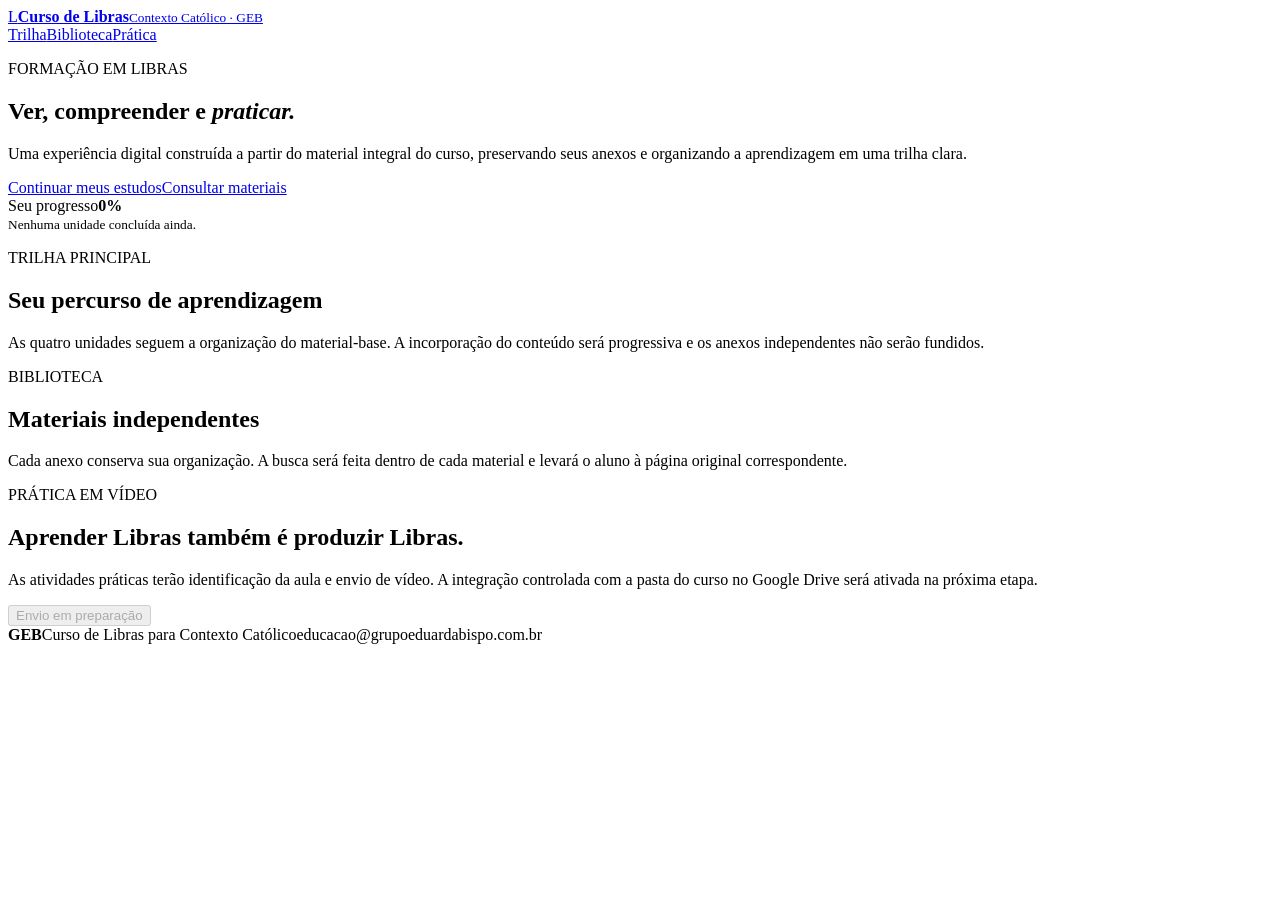
==== index.html @ 9dcfb561 "feat: criar interface inicial" ====
<!doctype html>
<html lang="pt-BR">
<head>
<meta charset="utf-8"><meta name="viewport" content="width=device-width,initial-scale=1">
<meta name="description" content="Curso de Libras para Contexto Católico — GEB">
<title>Curso de Libras | GEB</title><link rel="stylesheet" href="styles.css">
</head>
<body>
<header class="topbar">
<a class="brand" href="#inicio"><span class="mark">L</span><span><strong>Curso de Libras</strong><small>Contexto Católico · GEB</small></span></a>
<nav><a href="#trilha">Trilha</a><a href="#biblioteca">Biblioteca</a><a href="#pratica">Prática</a></nav>
</header>
<main>
<section class="hero" id="inicio"><div><p class="eyebrow">FORMAÇÃO EM LIBRAS</p><h1>Ver, compreender e <em>praticar.</em></h1><p class="lead">Uma experiência digital construída a partir do material integral do curso, preservando seus anexos e organizando a aprendizagem em uma trilha clara.</p><div class="actions"><a class="btn primary" href="#trilha">Continuar meus estudos</a><a class="btn secondary" href="#biblioteca">Consultar materiais</a></div></div><aside class="progress-card"><span>Seu progresso</span><strong id="progressNumber">0%</strong><div class="bar"><i id="progressBar"></i></div><small id="progressText">Nenhuma unidade concluída ainda.</small></aside></section>
<section class="section" id="trilha"><div class="section-head"><div><p class="eyebrow">TRILHA PRINCIPAL</p><h2>Seu percurso de aprendizagem</h2></div><p>As quatro unidades seguem a organização do material-base. A incorporação do conteúdo será progressiva e os anexos independentes não serão fundidos.</p></div><div class="units" id="units"></div></section>
<section class="section library" id="biblioteca"><div class="section-head"><div><p class="eyebrow">BIBLIOTECA</p><h2>Materiais independentes</h2></div><p>Cada anexo conserva sua organização. A busca será feita dentro de cada material e levará o aluno à página original correspondente.</p></div><div class="material-grid" id="materials"></div></section>
<section class="section practice" id="pratica"><div><p class="eyebrow">PRÁTICA EM VÍDEO</p><h2>Aprender Libras também é produzir Libras.</h2><p>As atividades práticas terão identificação da aula e envio de vídeo. A integração controlada com a pasta do curso no Google Drive será ativada na próxima etapa.</p></div><button class="btn primary" disabled>Envio em preparação</button></section>
</main>
<footer><strong>GEB</strong><span>Curso de Libras para Contexto Católico</span><span>educacao@grupoeduardabispo.com.br</span></footer>
<script src="app.js"></script></body></html>
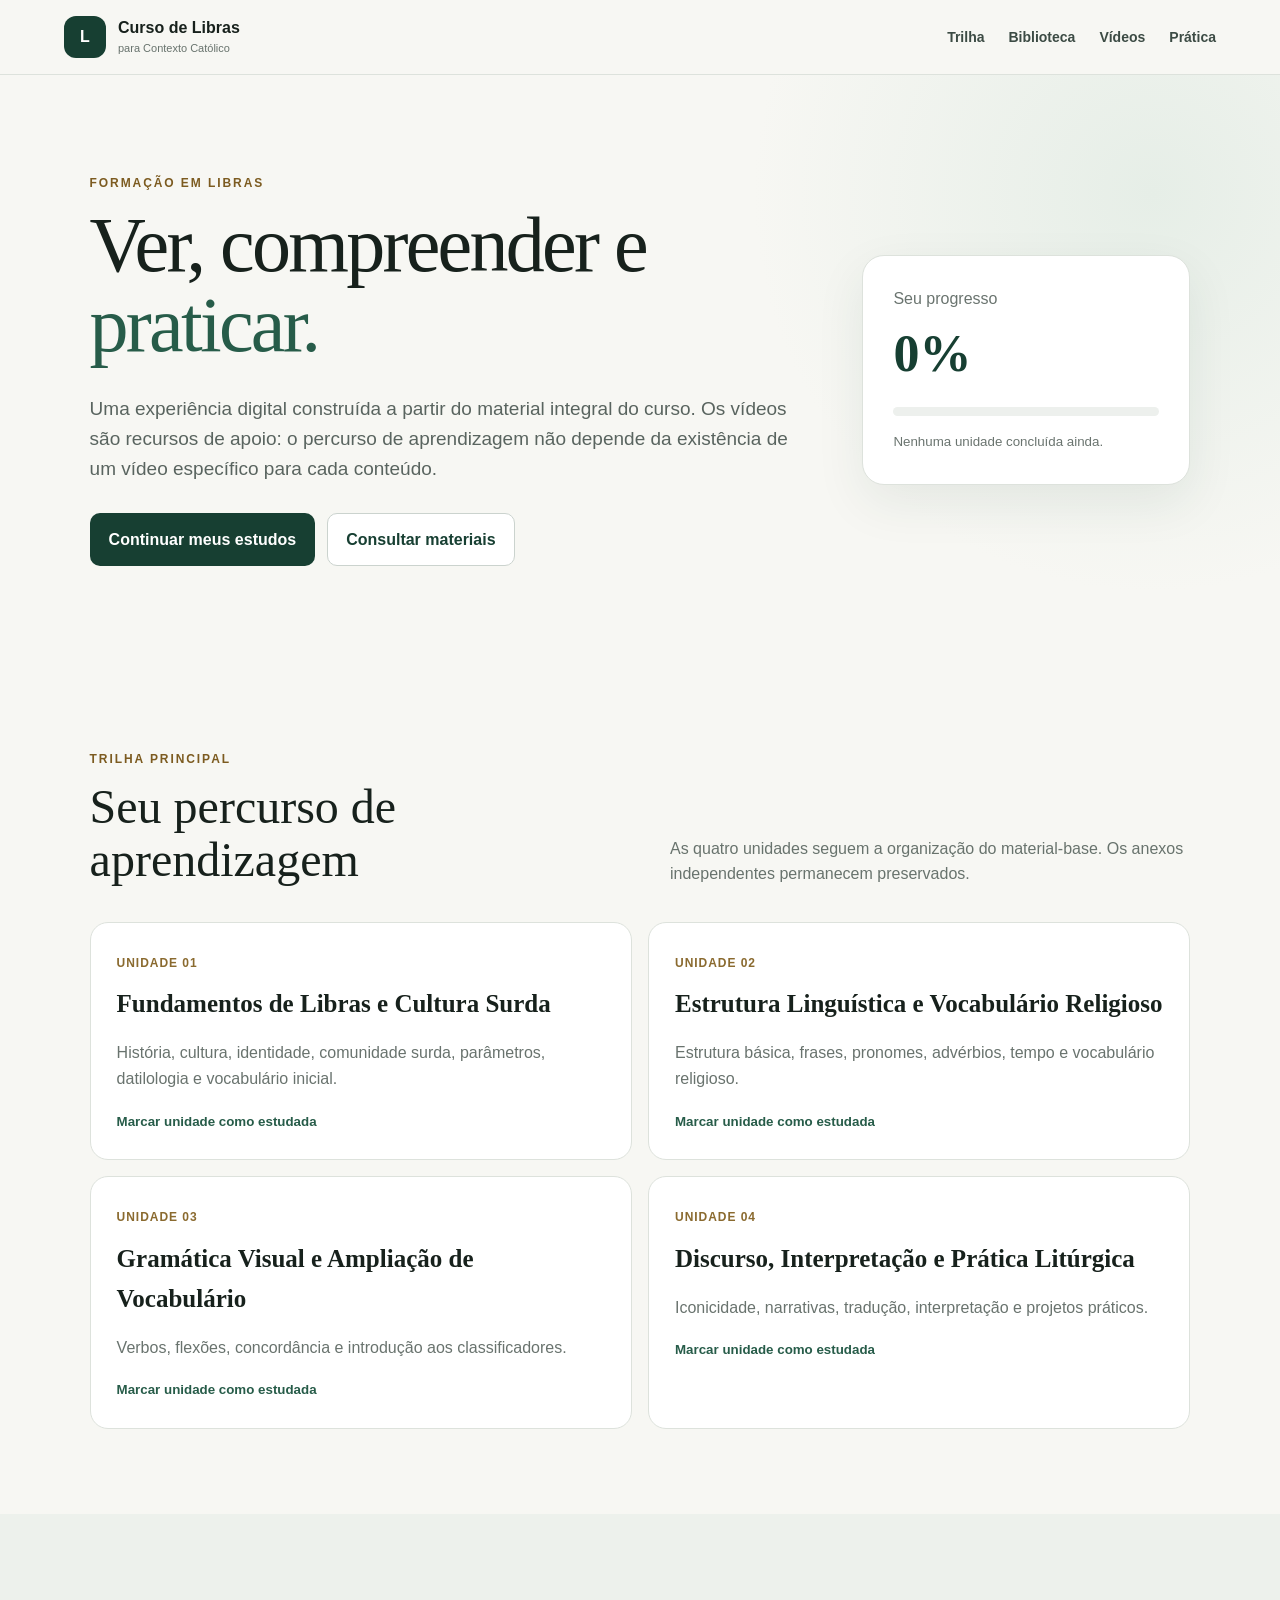
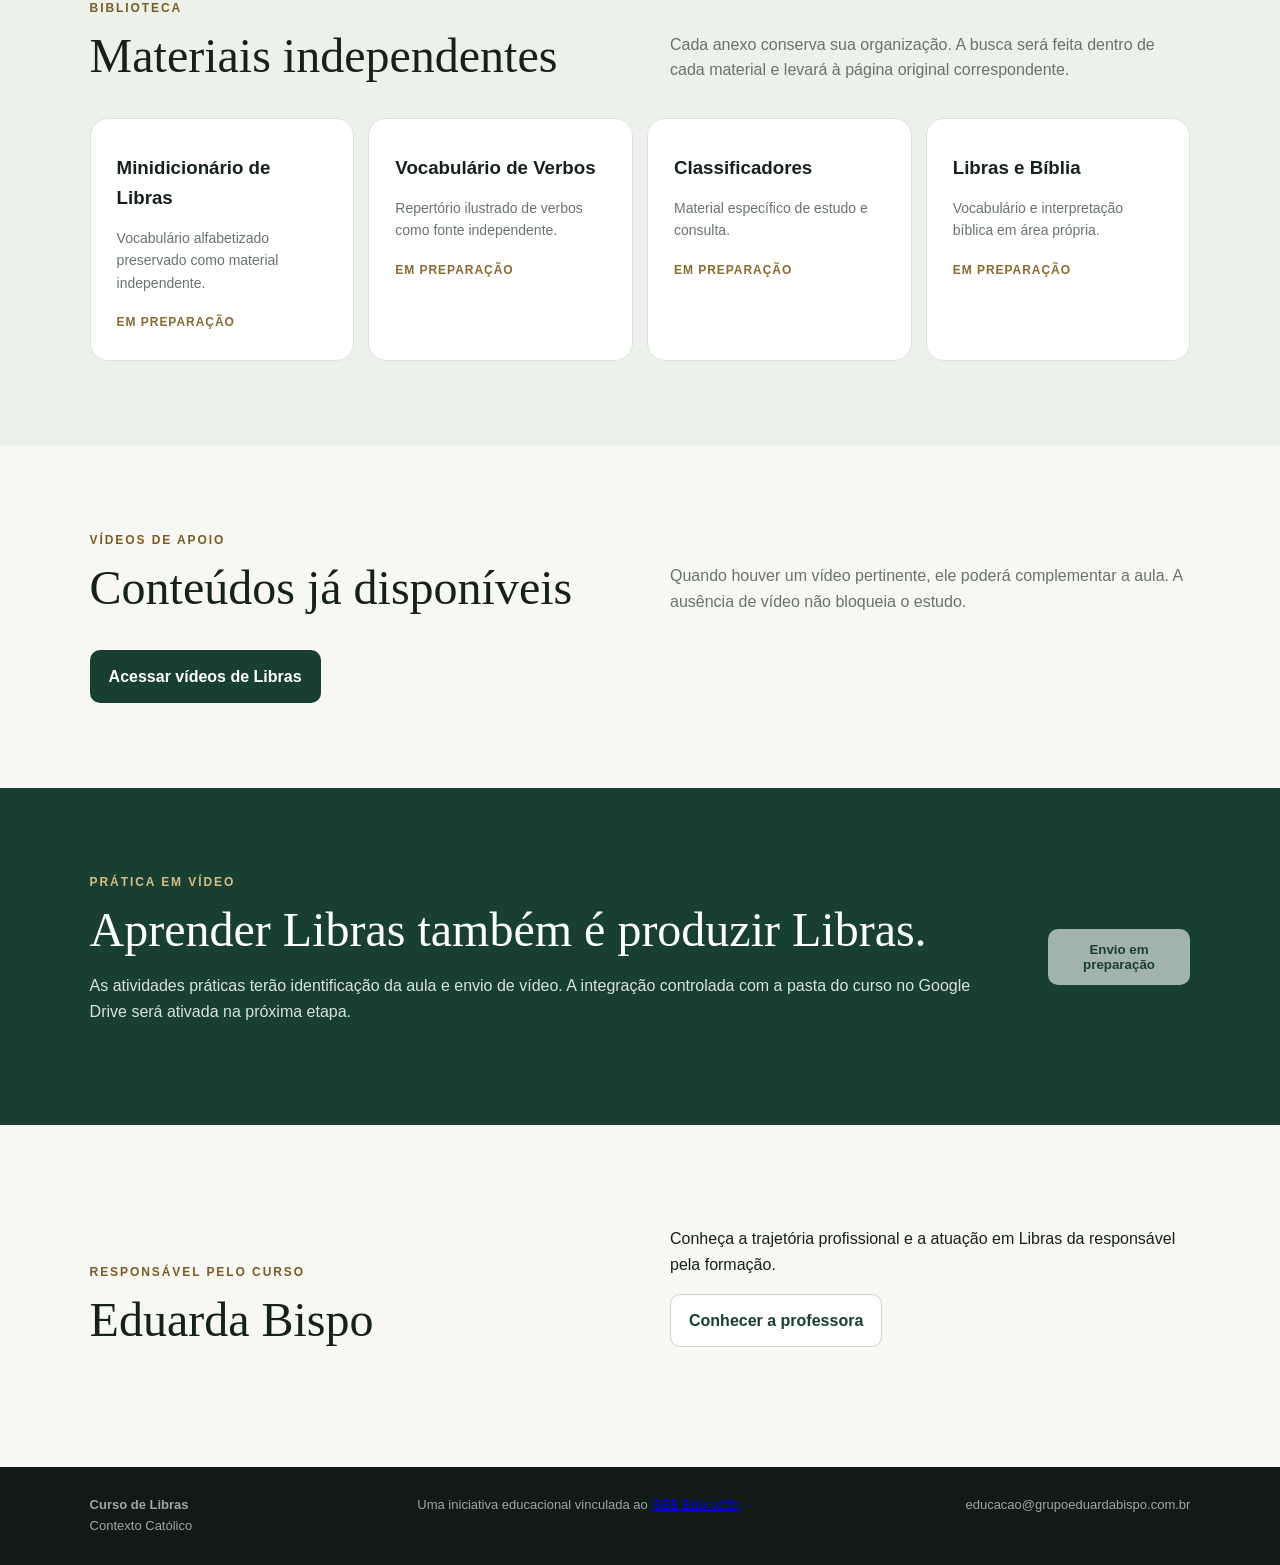
==== commit 040296cf: "feat: preparar curso para uso imediato e integrar canais institucionais" ====
--- a/index.html
+++ b/index.html
@@ -1,20 +1,11 @@
 <!doctype html>
-<html lang="pt-BR">
-<head>
-<meta charset="utf-8"><meta name="viewport" content="width=device-width,initial-scale=1">
-<meta name="description" content="Curso de Libras para Contexto Católico — GEB">
-<title>Curso de Libras | GEB</title><link rel="stylesheet" href="styles.css">
-</head>
-<body>
-<header class="topbar">
-<a class="brand" href="#inicio"><span class="mark">L</span><span><strong>Curso de Libras</strong><small>Contexto Católico · GEB</small></span></a>
-<nav><a href="#trilha">Trilha</a><a href="#biblioteca">Biblioteca</a><a href="#pratica">Prática</a></nav>
-</header>
-<main>
-<section class="hero" id="inicio"><div><p class="eyebrow">FORMAÇÃO EM LIBRAS</p><h1>Ver, compreender e <em>praticar.</em></h1><p class="lead">Uma experiência digital construída a partir do material integral do curso, preservando seus anexos e organizando a aprendizagem em uma trilha clara.</p><div class="actions"><a class="btn primary" href="#trilha">Continuar meus estudos</a><a class="btn secondary" href="#biblioteca">Consultar materiais</a></div></div><aside class="progress-card"><span>Seu progresso</span><strong id="progressNumber">0%</strong><div class="bar"><i id="progressBar"></i></div><small id="progressText">Nenhuma unidade concluída ainda.</small></aside></section>
-<section class="section" id="trilha"><div class="section-head"><div><p class="eyebrow">TRILHA PRINCIPAL</p><h2>Seu percurso de aprendizagem</h2></div><p>As quatro unidades seguem a organização do material-base. A incorporação do conteúdo será progressiva e os anexos independentes não serão fundidos.</p></div><div class="units" id="units"></div></section>
-<section class="section library" id="biblioteca"><div class="section-head"><div><p class="eyebrow">BIBLIOTECA</p><h2>Materiais independentes</h2></div><p>Cada anexo conserva sua organização. A busca será feita dentro de cada material e levará o aluno à página original correspondente.</p></div><div class="material-grid" id="materials"></div></section>
+<html lang="pt-BR"><head><meta charset="utf-8"><meta name="viewport" content="width=device-width,initial-scale=1"><meta name="description" content="Curso de Libras para Contexto Católico"><title>Curso de Libras</title><link rel="stylesheet" href="styles.css"></head>
+<body><header class="topbar"><a class="brand" href="#inicio"><span class="mark">L</span><span><strong>Curso de Libras</strong><small>para Contexto Católico</small></span></a><nav><a href="#trilha">Trilha</a><a href="#biblioteca">Biblioteca</a><a href="#videos">Vídeos</a><a href="#pratica">Prática</a></nav></header>
+<main><section class="hero" id="inicio"><div><p class="eyebrow">FORMAÇÃO EM LIBRAS</p><h1>Ver, compreender e <em>praticar.</em></h1><p class="lead">Uma experiência digital construída a partir do material integral do curso. Os vídeos são recursos de apoio: o percurso de aprendizagem não depende da existência de um vídeo específico para cada conteúdo.</p><div class="actions"><a class="btn primary" href="#trilha">Continuar meus estudos</a><a class="btn secondary" href="#biblioteca">Consultar materiais</a></div></div><aside class="progress-card"><span>Seu progresso</span><strong id="progressNumber">0%</strong><div class="bar"><i id="progressBar"></i></div><small id="progressText">Nenhuma unidade concluída ainda.</small></aside></section>
+<section class="section" id="trilha"><div class="section-head"><div><p class="eyebrow">TRILHA PRINCIPAL</p><h2>Seu percurso de aprendizagem</h2></div><p>As quatro unidades seguem a organização do material-base. Os anexos independentes permanecem preservados.</p></div><div class="units" id="units"></div></section>
+<section class="section library" id="biblioteca"><div class="section-head"><div><p class="eyebrow">BIBLIOTECA</p><h2>Materiais independentes</h2></div><p>Cada anexo conserva sua organização. A busca será feita dentro de cada material e levará à página original correspondente.</p></div><div class="material-grid" id="materials"></div></section>
+<section class="section" id="videos"><div class="section-head"><div><p class="eyebrow">VÍDEOS DE APOIO</p><h2>Conteúdos já disponíveis</h2></div><p>Quando houver um vídeo pertinente, ele poderá complementar a aula. A ausência de vídeo não bloqueia o estudo.</p></div><a class="btn primary" href="https://www.youtube.com/@LIBRAScomEduardaBispo/videos" target="_blank" rel="noopener">Acessar vídeos de Libras</a></section>
 <section class="section practice" id="pratica"><div><p class="eyebrow">PRÁTICA EM VÍDEO</p><h2>Aprender Libras também é produzir Libras.</h2><p>As atividades práticas terão identificação da aula e envio de vídeo. A integração controlada com a pasta do curso no Google Drive será ativada na próxima etapa.</p></div><button class="btn primary" disabled>Envio em preparação</button></section>
+<section class="section"><div class="section-head"><div><p class="eyebrow">RESPONSÁVEL PELO CURSO</p><h2>Eduarda Bispo</h2></div><div><p>Conheça a trajetória profissional e a atuação em Libras da responsável pela formação.</p><a class="btn secondary" href="https://libras.aeduardabispo.com.br/" target="_blank" rel="noopener">Conhecer a professora</a></div></div></section>
 </main>
-<footer><strong>GEB</strong><span>Curso de Libras para Contexto Católico</span><span>educacao@grupoeduardabispo.com.br</span></footer>
-<script src="app.js"></script></body></html>+<footer><div><strong>Curso de Libras</strong><br><span>Contexto Católico</span></div><div><span>Uma iniciativa educacional vinculada ao </span><a href="https://gebeducacao.lovable.app/" target="_blank" rel="noopener">GEB Educação</a></div><div><span>educacao@grupoeduardabispo.com.br</span></div></footer><script src="app.js"></script></body></html>
--- a/styles.css
+++ b/styles.css
@@ -0,0 +1 @@
+*{box-sizing:border-box}html{scroll-behavior:smooth}body{margin:0;font-family:Arial,sans-serif;color:#17211c;background:#f7f7f3;line-height:1.6}.topbar{position:sticky;top:0;z-index:10;display:flex;justify-content:space-between;align-items:center;padding:16px clamp(20px,5vw,72px);background:#f7f7f3ee;border-bottom:1px solid #dde2dc}.brand{display:flex;gap:12px;align-items:center;color:inherit;text-decoration:none}.mark{display:grid;place-items:center;width:42px;height:42px;border-radius:12px;background:#173f32;color:#fff;font-weight:800}.brand span:last-child{display:flex;flex-direction:column;line-height:1.15}.brand small{font-size:11px;color:#68736d;margin-top:4px}.topbar nav{display:flex;gap:24px}.topbar nav a{color:#3c4b44;text-decoration:none;font-weight:700;font-size:14px}.hero{min-height:590px;display:grid;grid-template-columns:1.5fr .7fr;gap:70px;align-items:center;padding:90px clamp(20px,7vw,110px);background:radial-gradient(circle at 90% 20%,#e6eee7 0,transparent 32%)}.eyebrow{font-size:12px;letter-spacing:.16em;font-weight:800;color:#7c5b20;margin:0 0 12px}.hero h1,.section h2{font-family:Georgia,serif;font-weight:500}.hero h1{font-size:clamp(46px,7vw,78px);line-height:1.03;letter-spacing:-.035em;margin:0}.hero h1 em{color:#275c49;font-style:normal}.lead{font-size:19px;max-width:720px;color:#59645f;margin:28px 0}.actions{display:flex;gap:12px;flex-wrap:wrap}.btn{display:inline-flex;align-items:center;justify-content:center;border-radius:10px;padding:13px 18px;font-weight:750;text-decoration:none;border:1px solid transparent}.primary{background:#173f32;color:#fff}.secondary{border-color:#cbd3ce;color:#173f32;background:#fff}.progress-card{background:#fff;border:1px solid #dde2dc;border-radius:22px;padding:30px;box-shadow:0 18px 50px #173f3214}.progress-card strong{display:block;font-family:Georgia,serif;font-size:52px;color:#173f32}.progress-card span,.progress-card small{color:#6a746f}.bar{height:9px;background:#edf0ed;border-radius:99px;overflow:hidden;margin:12px 0}.bar i{display:block;height:100%;width:0;background:#173f32}.section{padding:85px clamp(20px,7vw,110px)}.section-head{display:grid;grid-template-columns:1fr 1fr;gap:60px;align-items:end;margin-bottom:35px}.section h2{font-size:clamp(32px,4vw,48px);line-height:1.1;margin:0}.section-head>p{color:#68736d;margin:0}.units{display:grid;grid-template-columns:repeat(2,1fr);gap:16px}.unit,.material{background:#fff;border:1px solid #dde2dc;border-radius:18px;padding:26px}.unit .number,.material span{font-size:12px;font-weight:800;letter-spacing:.08em;color:#8a6a2f}.unit h3{font-family:Georgia,serif;font-size:25px;margin:10px 0}.unit p,.material p{color:#69736e}.unit button{background:none;border:0;padding:0;color:#275c49;font-weight:800;cursor:pointer}.unit.done{outline:2px solid #9fb9ad}.library{background:#edf1ec}.material-grid{display:grid;grid-template-columns:repeat(4,1fr);gap:14px}.material h3{margin:8px 0}.material p{font-size:14px}.practice{display:flex;justify-content:space-between;gap:50px;align-items:center;background:#173f32;color:#fff}.practice .eyebrow{color:#d7bd82}.practice p:not(.eyebrow){color:#d9e2dd}.practice .primary{background:#fff;color:#173f32;border:0}.practice button{opacity:.6}footer{display:flex;justify-content:space-between;gap:20px;padding:28px clamp(20px,7vw,110px);font-size:13px;color:#9ba9a1;background:#101a16}@media(max-width:800px){.topbar nav{display:none}.hero{grid-template-columns:1fr;gap:35px;padding-top:60px}.section-head{grid-template-columns:1fr;gap:15px}.units{grid-template-columns:1fr}.material-grid{grid-template-columns:1fr 1fr}.practice{align-items:flex-start;flex-direction:column}footer{flex-direction:column}}@media(max-width:480px){.material-grid{grid-template-columns:1fr}}
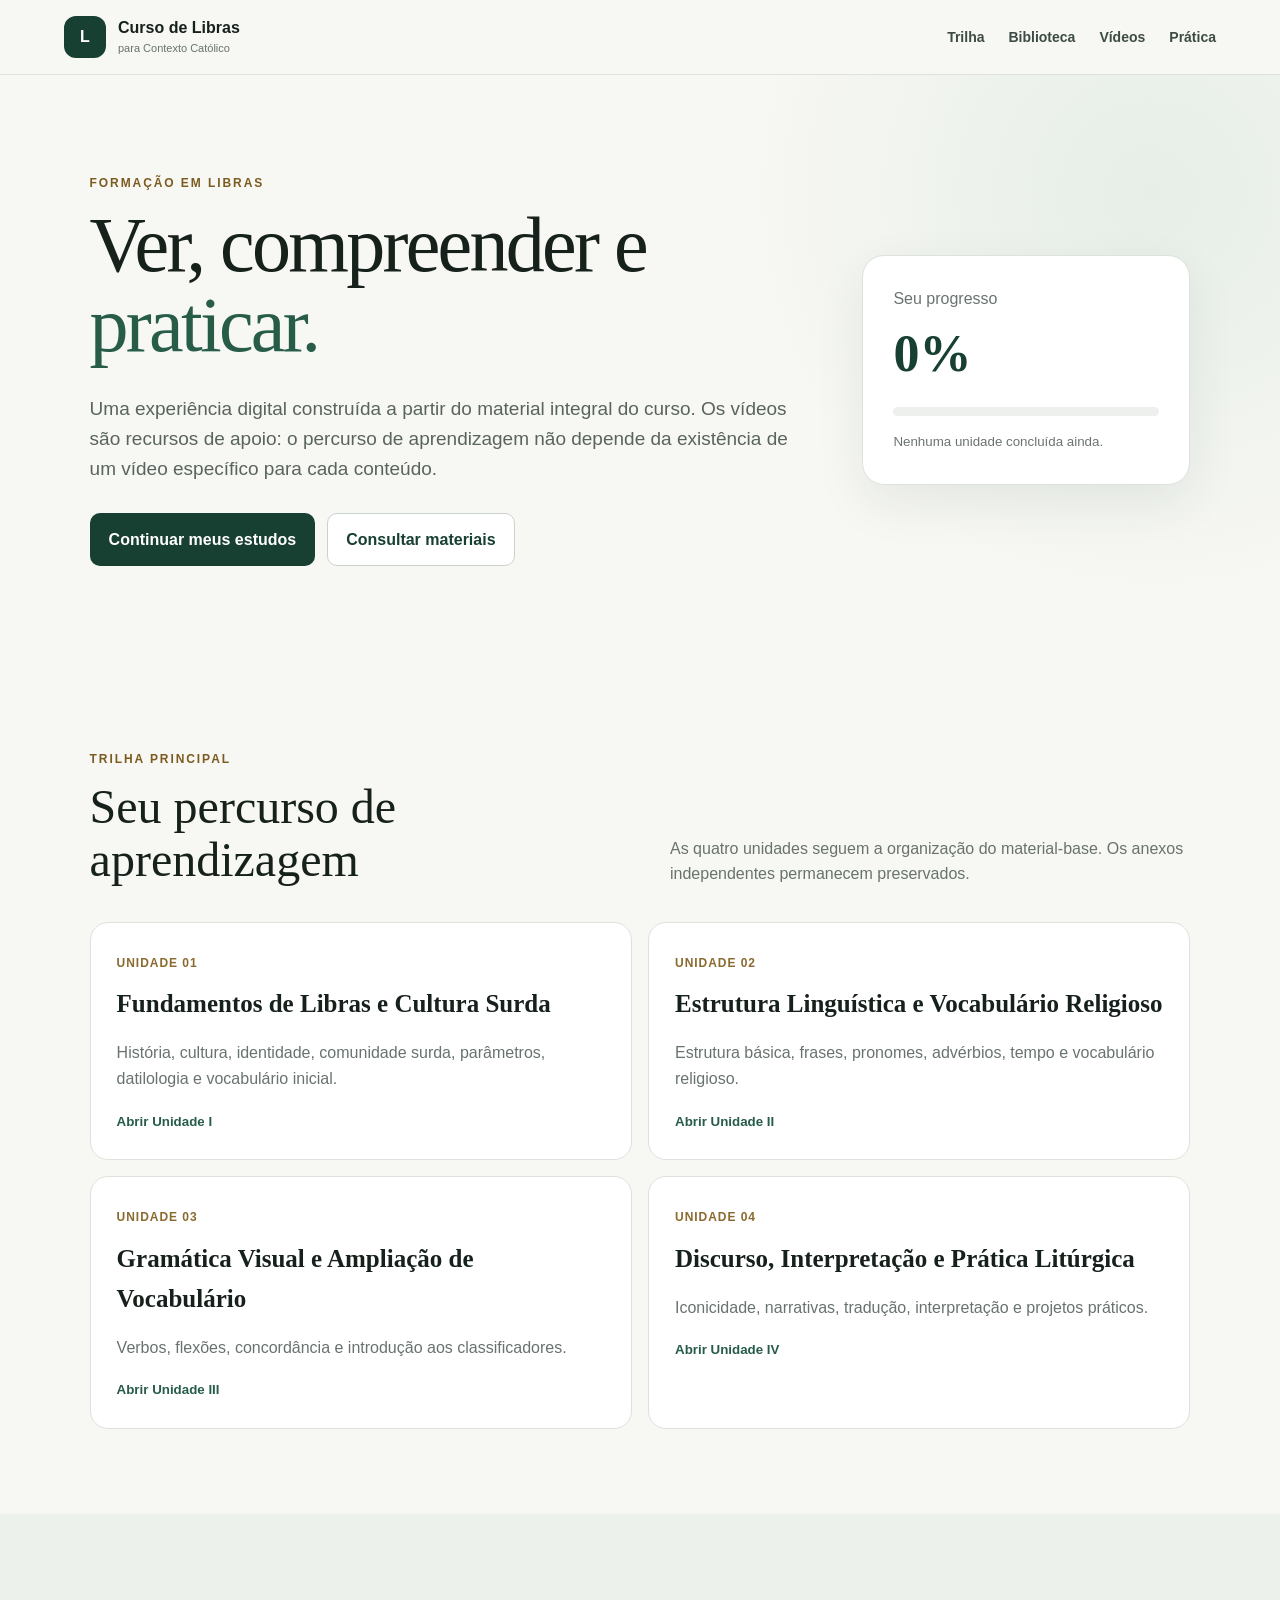
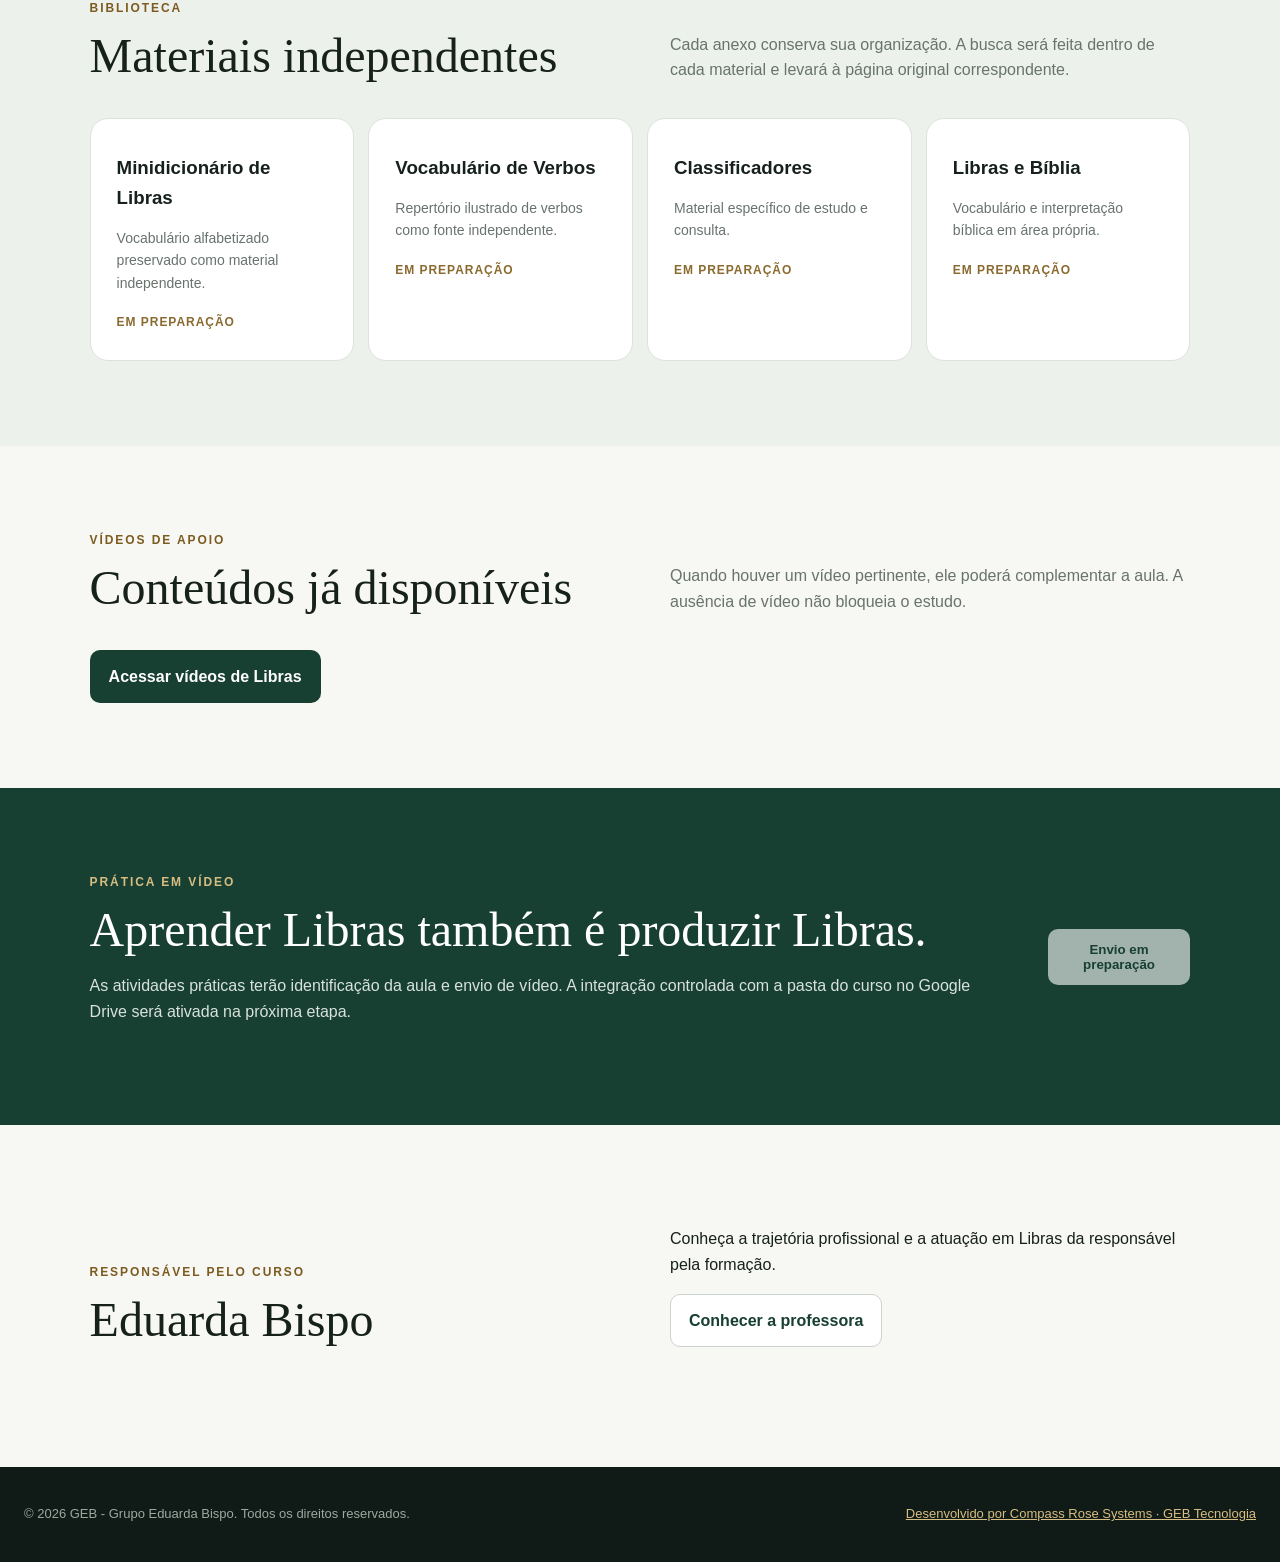
==== commit a8f66ddc: "Padroniza rodapé institucional GEB Tecnologia" ====
--- a/index.html
+++ b/index.html
@@ -8,4 +8,7 @@
 <section class="section practice" id="pratica"><div><p class="eyebrow">PRÁTICA EM VÍDEO</p><h2>Aprender Libras também é produzir Libras.</h2><p>As atividades práticas terão identificação da aula e envio de vídeo. A integração controlada com a pasta do curso no Google Drive será ativada na próxima etapa.</p></div><button class="btn primary" disabled>Envio em preparação</button></section>
 <section class="section"><div class="section-head"><div><p class="eyebrow">RESPONSÁVEL PELO CURSO</p><h2>Eduarda Bispo</h2></div><div><p>Conheça a trajetória profissional e a atuação em Libras da responsável pela formação.</p><a class="btn secondary" href="https://libras.aeduardabispo.com.br/" target="_blank" rel="noopener">Conhecer a professora</a></div></div></section>
 </main>
-<footer><div><strong>Curso de Libras</strong><br><span>Contexto Católico</span></div><div><span>Uma iniciativa educacional vinculada ao </span><a href="https://gebeducacao.lovable.app/" target="_blank" rel="noopener">GEB Educação</a></div><div><span>educacao@grupoeduardabispo.com.br</span></div></footer><script src="app.js"></script></body></html>+<footer style="padding:24px;text-align:center">
+  <p>© 2026 GEB - Grupo Eduarda Bispo. Todos os direitos reservados.</p>
+  <p><a href="https://gebtecnologia.grupoeduardabispo.com.br/" target="_blank" rel="noopener noreferrer">Desenvolvido por Compass Rose Systems · GEB Tecnologia</a></p>
+</footer><script src="app.js"></script></body></html>
--- a/styles.css
+++ b/styles.css
@@ -1 +1,16 @@
-*{box-sizing:border-box}html{scroll-behavior:smooth}body{margin:0;font-family:Arial,sans-serif;color:#17211c;background:#f7f7f3;line-height:1.6}.topbar{position:sticky;top:0;z-index:10;display:flex;justify-content:space-between;align-items:center;padding:16px clamp(20px,5vw,72px);background:#f7f7f3ee;border-bottom:1px solid #dde2dc}.brand{display:flex;gap:12px;align-items:center;color:inherit;text-decoration:none}.mark{display:grid;place-items:center;width:42px;height:42px;border-radius:12px;background:#173f32;color:#fff;font-weight:800}.brand span:last-child{display:flex;flex-direction:column;line-height:1.15}.brand small{font-size:11px;color:#68736d;margin-top:4px}.topbar nav{display:flex;gap:24px}.topbar nav a{color:#3c4b44;text-decoration:none;font-weight:700;font-size:14px}.hero{min-height:590px;display:grid;grid-template-columns:1.5fr .7fr;gap:70px;align-items:center;padding:90px clamp(20px,7vw,110px);background:radial-gradient(circle at 90% 20%,#e6eee7 0,transparent 32%)}.eyebrow{font-size:12px;letter-spacing:.16em;font-weight:800;color:#7c5b20;margin:0 0 12px}.hero h1,.section h2{font-family:Georgia,serif;font-weight:500}.hero h1{font-size:clamp(46px,7vw,78px);line-height:1.03;letter-spacing:-.035em;margin:0}.hero h1 em{color:#275c49;font-style:normal}.lead{font-size:19px;max-width:720px;color:#59645f;margin:28px 0}.actions{display:flex;gap:12px;flex-wrap:wrap}.btn{display:inline-flex;align-items:center;justify-content:center;border-radius:10px;padding:13px 18px;font-weight:750;text-decoration:none;border:1px solid transparent}.primary{background:#173f32;color:#fff}.secondary{border-color:#cbd3ce;color:#173f32;background:#fff}.progress-card{background:#fff;border:1px solid #dde2dc;border-radius:22px;padding:30px;box-shadow:0 18px 50px #173f3214}.progress-card strong{display:block;font-family:Georgia,serif;font-size:52px;color:#173f32}.progress-card span,.progress-card small{color:#6a746f}.bar{height:9px;background:#edf0ed;border-radius:99px;overflow:hidden;margin:12px 0}.bar i{display:block;height:100%;width:0;background:#173f32}.section{padding:85px clamp(20px,7vw,110px)}.section-head{display:grid;grid-template-columns:1fr 1fr;gap:60px;align-items:end;margin-bottom:35px}.section h2{font-size:clamp(32px,4vw,48px);line-height:1.1;margin:0}.section-head>p{color:#68736d;margin:0}.units{display:grid;grid-template-columns:repeat(2,1fr);gap:16px}.unit,.material{background:#fff;border:1px solid #dde2dc;border-radius:18px;padding:26px}.unit .number,.material span{font-size:12px;font-weight:800;letter-spacing:.08em;color:#8a6a2f}.unit h3{font-family:Georgia,serif;font-size:25px;margin:10px 0}.unit p,.material p{color:#69736e}.unit button{background:none;border:0;padding:0;color:#275c49;font-weight:800;cursor:pointer}.unit.done{outline:2px solid #9fb9ad}.library{background:#edf1ec}.material-grid{display:grid;grid-template-columns:repeat(4,1fr);gap:14px}.material h3{margin:8px 0}.material p{font-size:14px}.practice{display:flex;justify-content:space-between;gap:50px;align-items:center;background:#173f32;color:#fff}.practice .eyebrow{color:#d7bd82}.practice p:not(.eyebrow){color:#d9e2dd}.practice .primary{background:#fff;color:#173f32;border:0}.practice button{opacity:.6}footer{display:flex;justify-content:space-between;gap:20px;padding:28px clamp(20px,7vw,110px);font-size:13px;color:#9ba9a1;background:#101a16}@media(max-width:800px){.topbar nav{display:none}.hero{grid-template-columns:1fr;gap:35px;padding-top:60px}.section-head{grid-template-columns:1fr;gap:15px}.units{grid-template-columns:1fr}.material-grid{grid-template-columns:1fr 1fr}.practice{align-items:flex-start;flex-direction:column}footer{flex-direction:column}}@media(max-width:480px){.material-grid{grid-template-columns:1fr}}+*{box-sizing:border-box}html{scroll-behavior:smooth}body{margin:0;font-family:Arial,sans-serif;color:#17211c;background:#f7f7f3;line-height:1.6}.topbar{position:sticky;top:0;z-index:10;display:flex;justify-content:space-between;align-items:center;padding:16px clamp(20px,5vw,72px);background:#f7f7f3ee;border-bottom:1px solid #dde2dc}.brand{display:flex;gap:12px;align-items:center;color:inherit;text-decoration:none}.mark{display:grid;place-items:center;width:42px;height:42px;border-radius:12px;background:#173f32;color:#fff;font-weight:800}.brand span:last-child{display:flex;flex-direction:column;line-height:1.15}.brand small{font-size:11px;color:#68736d;margin-top:4px}.topbar nav{display:flex;gap:24px}.topbar nav a{color:#3c4b44;text-decoration:none;font-weight:700;font-size:14px}.hero{min-height:590px;display:grid;grid-template-columns:1.5fr .7fr;gap:70px;align-items:center;padding:90px clamp(20px,7vw,110px);background:radial-gradient(circle at 90% 20%,#e6eee7 0,transparent 32%)}.eyebrow{font-size:12px;letter-spacing:.16em;font-weight:800;color:#7c5b20;margin:0 0 12px}.hero h1,.section h2{font-family:Georgia,serif;font-weight:500}.hero h1{font-size:clamp(46px,7vw,78px);line-height:1.03;letter-spacing:-.035em;margin:0}.hero h1 em{color:#275c49;font-style:normal}.lead{font-size:19px;max-width:720px;color:#59645f;margin:28px 0}.actions{display:flex;gap:12px;flex-wrap:wrap}.btn{display:inline-flex;align-items:center;justify-content:center;border-radius:10px;padding:13px 18px;font-weight:750;text-decoration:none;border:1px solid transparent}.primary{background:#173f32;color:#fff}.secondary{border-color:#cbd3ce;color:#173f32;background:#fff}.progress-card{background:#fff;border:1px solid #dde2dc;border-radius:22px;padding:30px;box-shadow:0 18px 50px #173f3214}.progress-card strong{display:block;font-family:Georgia,serif;font-size:52px;color:#173f32}.progress-card span,.progress-card small{color:#6a746f}.bar{height:9px;background:#edf0ed;border-radius:99px;overflow:hidden;margin:12px 0}.bar i{display:block;height:100%;width:0;background:#173f32}.section{padding:85px clamp(20px,7vw,110px)}.section-head{display:grid;grid-template-columns:1fr 1fr;gap:60px;align-items:end;margin-bottom:35px}.section h2{font-size:clamp(32px,4vw,48px);line-height:1.1;margin:0}.section-head>p{color:#68736d;margin:0}.units{display:grid;grid-template-columns:repeat(2,1fr);gap:16px}.unit,.material{background:#fff;border:1px solid #dde2dc;border-radius:18px;padding:26px}.unit .number,.material span{font-size:12px;font-weight:800;letter-spacing:.08em;color:#8a6a2f}.unit h3{font-family:Georgia,serif;font-size:25px;margin:10px 0}.unit p,.material p{color:#69736e}.unit button{background:none;border:0;padding:0;color:#275c49;font-weight:800;cursor:pointer}.unit.done{outline:2px solid #9fb9ad}.library{background:#edf1ec}.material-grid{display:grid;grid-template-columns:repeat(4,1fr);gap:14px}.material h3{margin:8px 0}.material p{font-size:14px}.practice{display:flex;justify-content:space-between;gap:50px;align-items:center;background:#173f32;color:#fff}.practice .eyebrow{color:#d7bd82}.practice p:not(.eyebrow){color:#d9e2dd}.practice .primary{background:#fff;color:#173f32;border:0}.practice button{opacity:.6}footer{display:flex;justify-content:space-between;gap:20px;padding:28px clamp(20px,7vw,110px);font-size:13px;color:#9ba9a1;background:#101a16}@media(max-width:800px){.topbar nav{display:none}.hero{grid-template-columns:1fr;gap:35px;padding-top:60px}.section-head{grid-template-columns:1fr;gap:15px}.units{grid-template-columns:1fr}.material-grid{grid-template-columns:1fr 1fr}.practice{align-items:flex-start;flex-direction:column}footer{flex-direction:column}}@media(max-width:480px){.material-grid{grid-template-columns:1fr}}
+/* Área interna do curso */
+.course-shell{display:grid;grid-template-columns:320px minmax(0,1fr);min-height:calc(100vh - 75px)}.course-nav{padding:45px 28px;background:#f0ebe5;border-right:1px solid #ded6cf;position:sticky;top:75px;height:calc(100vh - 75px);overflow:auto}.course-nav h2{font-family:Georgia,serif;font-size:27px;line-height:1.15;font-weight:500}.course-nav a{display:flex;gap:12px;padding:14px 10px;margin:4px 0;border-radius:10px;color:#4b4a47;text-decoration:none;line-height:1.25}.course-nav a small{color:#8b1e2d;font-weight:800}.course-nav a.active{background:#fff;color:#0f4c8a}.course-nav a.done:after{content:"✓";margin-left:auto;color:#8b1e2d}.lesson{max-width:900px;padding:60px clamp(25px,6vw,90px) 100px}.lesson h1{font-family:Georgia,serif;font-size:clamp(38px,5vw,60px);line-height:1.05;font-weight:500;color:#173d67;margin:0 0 18px}.lesson h2{font-family:Georgia,serif;font-size:28px;color:#641725;margin-top:42px}.lesson-lead{font-size:20px;color:#69706d;border-bottom:1px solid #dedbd6;padding-bottom:28px}.timeline{display:grid;grid-template-columns:90px 1fr;gap:8px 18px;background:#f5efe8;padding:24px;border-radius:14px;margin:28px 0}.timeline b{color:#8b1e2d}.concept-grid{display:grid;grid-template-columns:repeat(2,minmax(0,1fr));gap:12px;margin:22px 0}.concept-grid section{background:#f8f6f2;border:1px solid #e4dfd8;border-radius:14px;padding:20px}.concept-grid b{font-family:Georgia,serif;font-size:22px;color:#0f4c8a}.reflection{border-left:4px solid #c9a25e;background:#fbf7ef;padding:20px 24px;margin:28px 0}.reflection b{color:#7a1e2d}.source-note{font-size:13px;color:#7a7b78;border-top:1px solid #e3e0db;padding-top:18px;margin-top:38px}.topic-list{display:grid;grid-template-columns:repeat(2,1fr);gap:10px;margin:28px 0}.topic-list span{background:#fff;border:1px solid #dedbd6;border-radius:10px;padding:14px 16px;font-weight:700}.lesson-actions{margin-top:50px;padding-top:25px;border-top:1px solid #ddd}.lesson-actions button{background:#8b1e2d;color:#fff;border:0;border-radius:10px;padding:14px 20px;font-weight:800;cursor:pointer}footer a{color:#d7bd82}@media(max-width:850px){.course-shell{grid-template-columns:1fr}.course-nav{position:relative;top:0;height:auto;border-right:0;border-bottom:1px solid #ded6cf}.concept-grid,.topic-list{grid-template-columns:1fr}.lesson{padding-top:40px}}
+.visual-item{display:flex;justify-content:space-between;gap:20px;align-items:center;padding:18px 20px;border:1px solid #dedbd6;border-radius:12px;background:#fff;margin:9px 0}.visual-item h3{font-family:Georgia,serif;color:#173d67;margin:3px 0;font-size:20px}.visual-item p{margin:0;color:#6c716e;font-size:14px}.page-ref,.source-badge{font-size:11px;font-weight:800;letter-spacing:.08em}.page-ref{color:#8b1e2d}.source-badge{color:#7c5b20;background:#f8f1e4;padding:6px 8px;border-radius:99px;white-space:nowrap}@media(max-width:600px){.visual-item{align-items:flex-start;flex-direction:column}}
+.visual-open{border:0;cursor:pointer}.visual-viewer{display:none;position:fixed;inset:0;z-index:50;background:#101714d9;padding:30px;overflow:auto}.visual-viewer.open{display:block}.viewer-panel{position:relative;max-width:1050px;margin:auto;background:#f8f6f2;border-radius:18px;padding:35px}.viewer-close{position:absolute;right:22px;top:16px;border:0;background:none;font-size:32px;cursor:pointer;color:#641725}.viewer-panel h2{font-family:Georgia,serif;font-size:36px;color:#173d67;margin:0}.viewer-pages{display:grid;grid-template-columns:repeat(2,minmax(0,1fr));gap:18px;margin-top:25px}.viewer-pages figure{margin:0}.page-placeholder{aspect-ratio:595/842;background:#fff;border:1px solid #ddd7cf;display:flex;flex-direction:column;align-items:center;justify-content:center;gap:5px;border-radius:8px;color:#7a7169}.page-placeholder strong{font-family:Georgia,serif;color:#173d67;font-size:24px}.page-placeholder span{font-size:13px}.viewer-pages figcaption{text-align:center;font-size:12px;color:#777;margin-top:6px}@media(max-width:700px){.viewer-pages{grid-template-columns:1fr}.visual-viewer{padding:10px}.viewer-panel{padding:28px 16px}}
+/* Visualizador de apostila: uma página por vez */
+.viewer-panel.single{max-width:900px}.viewer-heading{display:flex;justify-content:space-between;align-items:end;gap:20px;margin-bottom:18px}.viewer-heading #viewerCounter{font-size:13px;font-weight:800;color:#7c5b20;white-space:nowrap}.single-stage{display:grid;grid-template-columns:52px minmax(0,1fr) 52px;gap:14px;align-items:center}.single-stage figure{margin:0;min-width:0}.single-stage figure img{display:block;max-width:100%;max-height:68rem;margin:auto;border:1px solid #ddd7cf;border-radius:8px;background:#fff}.single-stage .page-placeholder{max-width:650px;margin:auto;aspect-ratio:595/842}.slide-arrow{width:48px;height:48px;border-radius:50%;border:1px solid #d7d0c8;background:#fff;color:#641725;font-size:34px;line-height:1;cursor:pointer}.slide-arrow:disabled{opacity:.22;cursor:default}.viewer-dots{display:flex;justify-content:center;flex-wrap:wrap;gap:7px;margin-top:16px}.viewer-dots button{width:8px;height:8px;border:0;border-radius:50%;padding:0;background:#cfc8c0;cursor:pointer}.viewer-dots button.active{background:#8b1e2d;transform:scale(1.35)}.viewer-help{text-align:center;color:#777;font-size:12px;margin:8px 0 0}@media(max-width:650px){.viewer-heading{align-items:flex-start;flex-direction:column;gap:4px}.single-stage{grid-template-columns:42px minmax(0,1fr) 42px;gap:5px}.slide-arrow{width:40px;height:40px}.viewer-dots{display:none}}
+
+.material-entry{border:1px solid #dedbd6;border-radius:12px;background:#fff;padding:20px;margin:18px 0}.material-entry h3{font-family:Georgia,serif;color:#173d67;font-size:22px;margin:7px 0}.material-entry p{margin:0;color:#626965}.module-material-map{margin:20px 0}
+
+.support-card{display:flex;align-items:center;justify-content:space-between;gap:22px}.support-card>div{min-width:0}.support-card .support-open{border:0;cursor:pointer}@media(max-width:620px){.support-card{align-items:flex-start;flex-direction:column}}
+
+/* PDF real no visualizador de Material de apoio */
+.single-stage figure .pdf-page{display:block;width:100%;height:min(72vh,920px);min-height:620px;border:1px solid #ddd7cf;border-radius:8px;background:#fff}.single-stage figure object.pdf-page{overflow:hidden}.single-stage figure iframe.pdf-page{border:0}.single-stage figure figcaption{text-align:center;font-size:12px;color:#777;margin-top:6px}@media(max-width:650px){.single-stage figure .pdf-page{height:68vh;min-height:460px}}
+
+.lesson-visual{margin:28px auto;max-width:760px}.lesson-visual canvas{display:block;width:100%;height:auto;border:1px solid #ddd7cf;border-radius:12px;background:#fff}.lesson-visual figcaption{text-align:center;font-size:13px;color:#6f716d;margin-top:8px}.inline-visual-loading{padding:28px;text-align:center;border:1px solid #ddd7cf;border-radius:12px;background:#fff;color:#777}
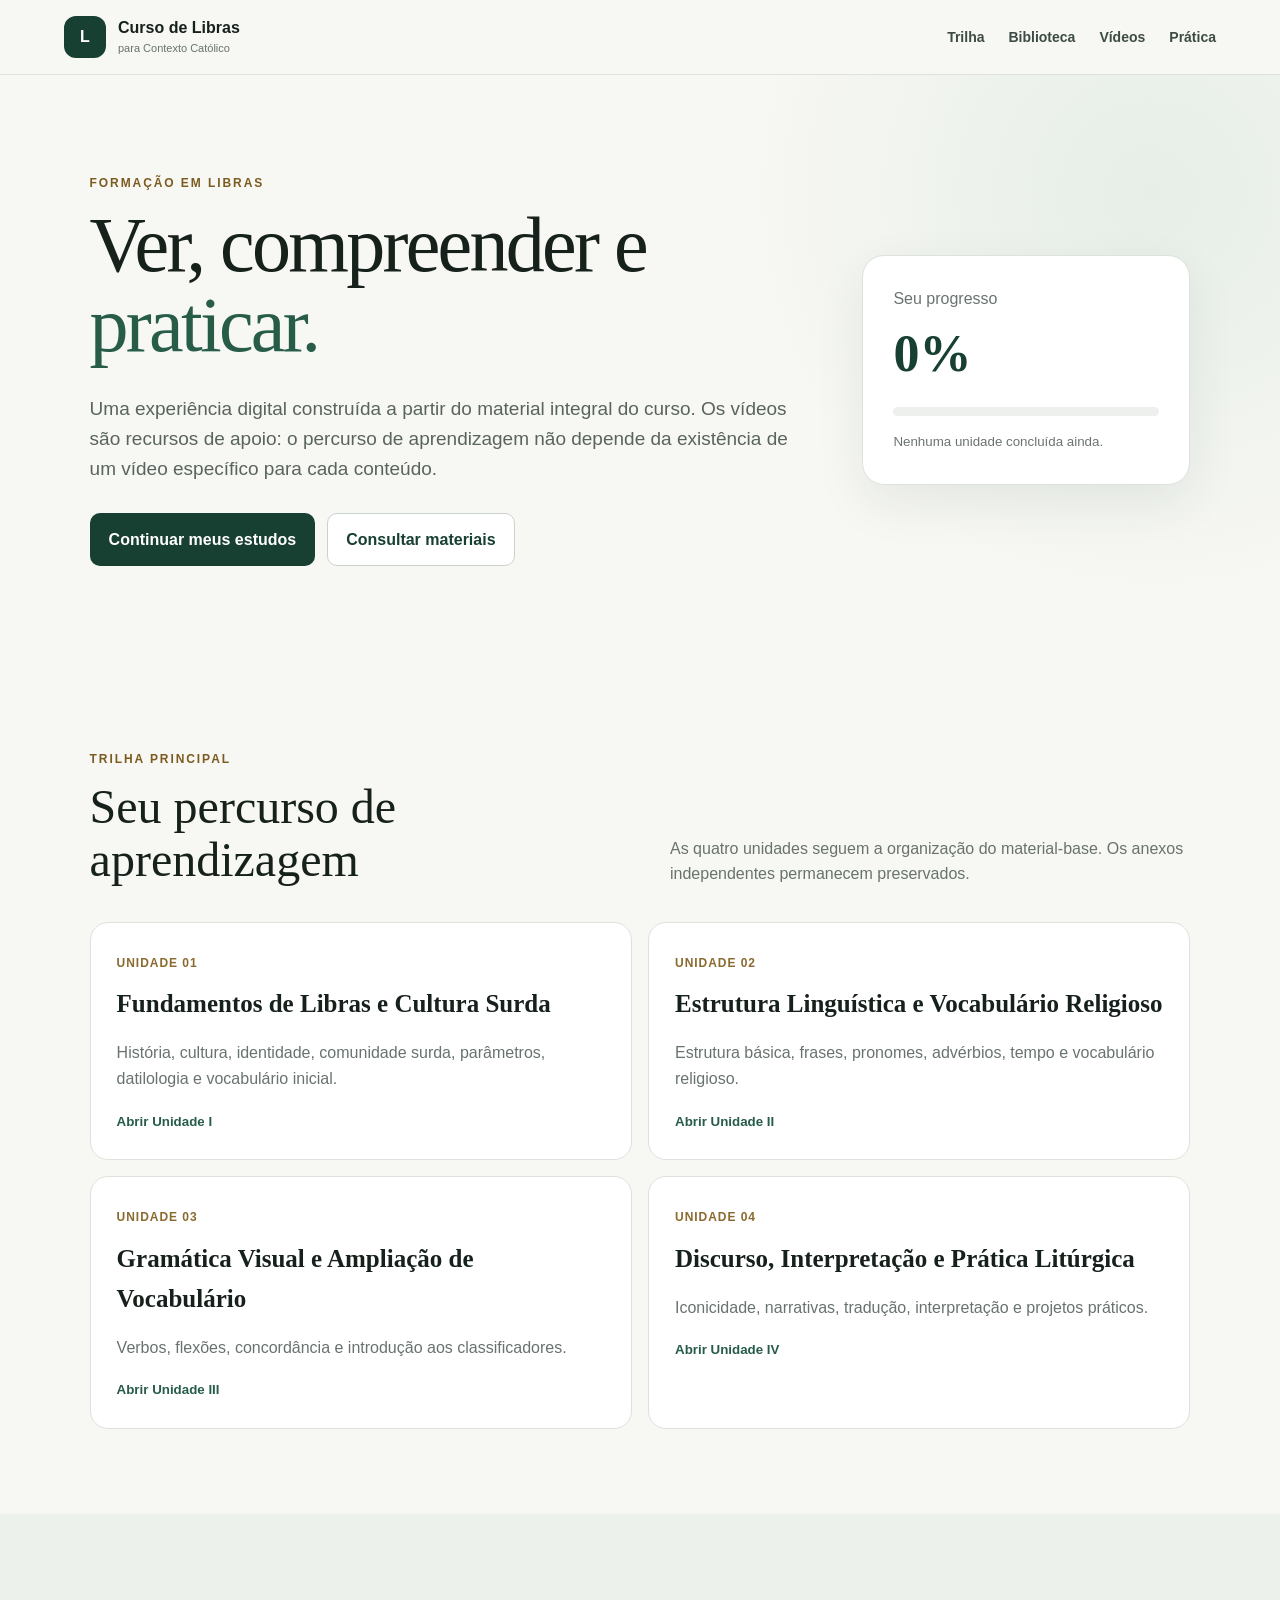
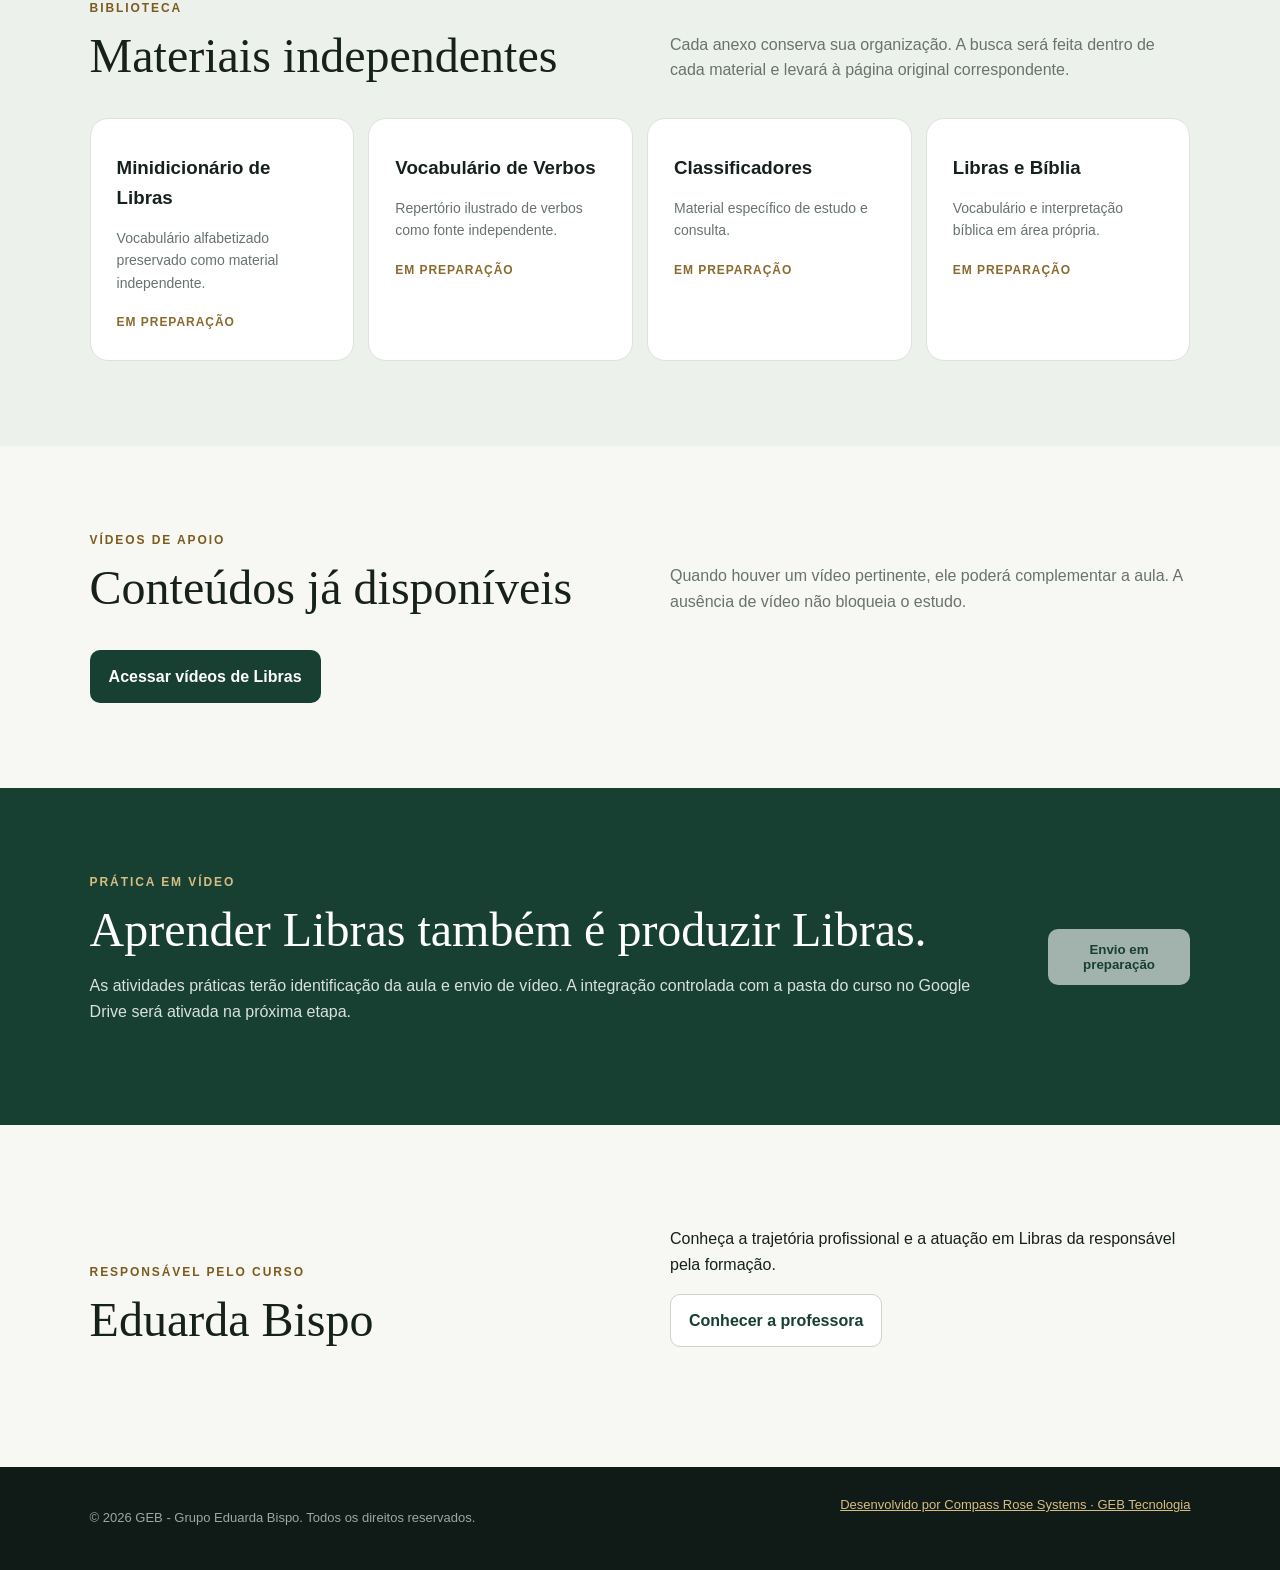
==== commit 68439e05: "Alinha rodapé do Curso de Libras ao padrão AgenZap" ====
--- a/index.html
+++ b/index.html
@@ -8,7 +8,7 @@
 <section class="section practice" id="pratica"><div><p class="eyebrow">PRÁTICA EM VÍDEO</p><h2>Aprender Libras também é produzir Libras.</h2><p>As atividades práticas terão identificação da aula e envio de vídeo. A integração controlada com a pasta do curso no Google Drive será ativada na próxima etapa.</p></div><button class="btn primary" disabled>Envio em preparação</button></section>
 <section class="section"><div class="section-head"><div><p class="eyebrow">RESPONSÁVEL PELO CURSO</p><h2>Eduarda Bispo</h2></div><div><p>Conheça a trajetória profissional e a atuação em Libras da responsável pela formação.</p><a class="btn secondary" href="https://libras.aeduardabispo.com.br/" target="_blank" rel="noopener">Conhecer a professora</a></div></div></section>
 </main>
-<footer style="padding:24px;text-align:center">
+<footer class="app-footer">
   <p>© 2026 GEB - Grupo Eduarda Bispo. Todos os direitos reservados.</p>
-  <p><a href="https://gebtecnologia.grupoeduardabispo.com.br/" target="_blank" rel="noopener noreferrer">Desenvolvido por Compass Rose Systems · GEB Tecnologia</a></p>
+  <a href="https://gebtecnologia.grupoeduardabispo.com.br/" target="_blank" rel="noopener noreferrer">Desenvolvido por Compass Rose Systems · GEB Tecnologia</a>
 </footer><script src="app.js"></script></body></html>
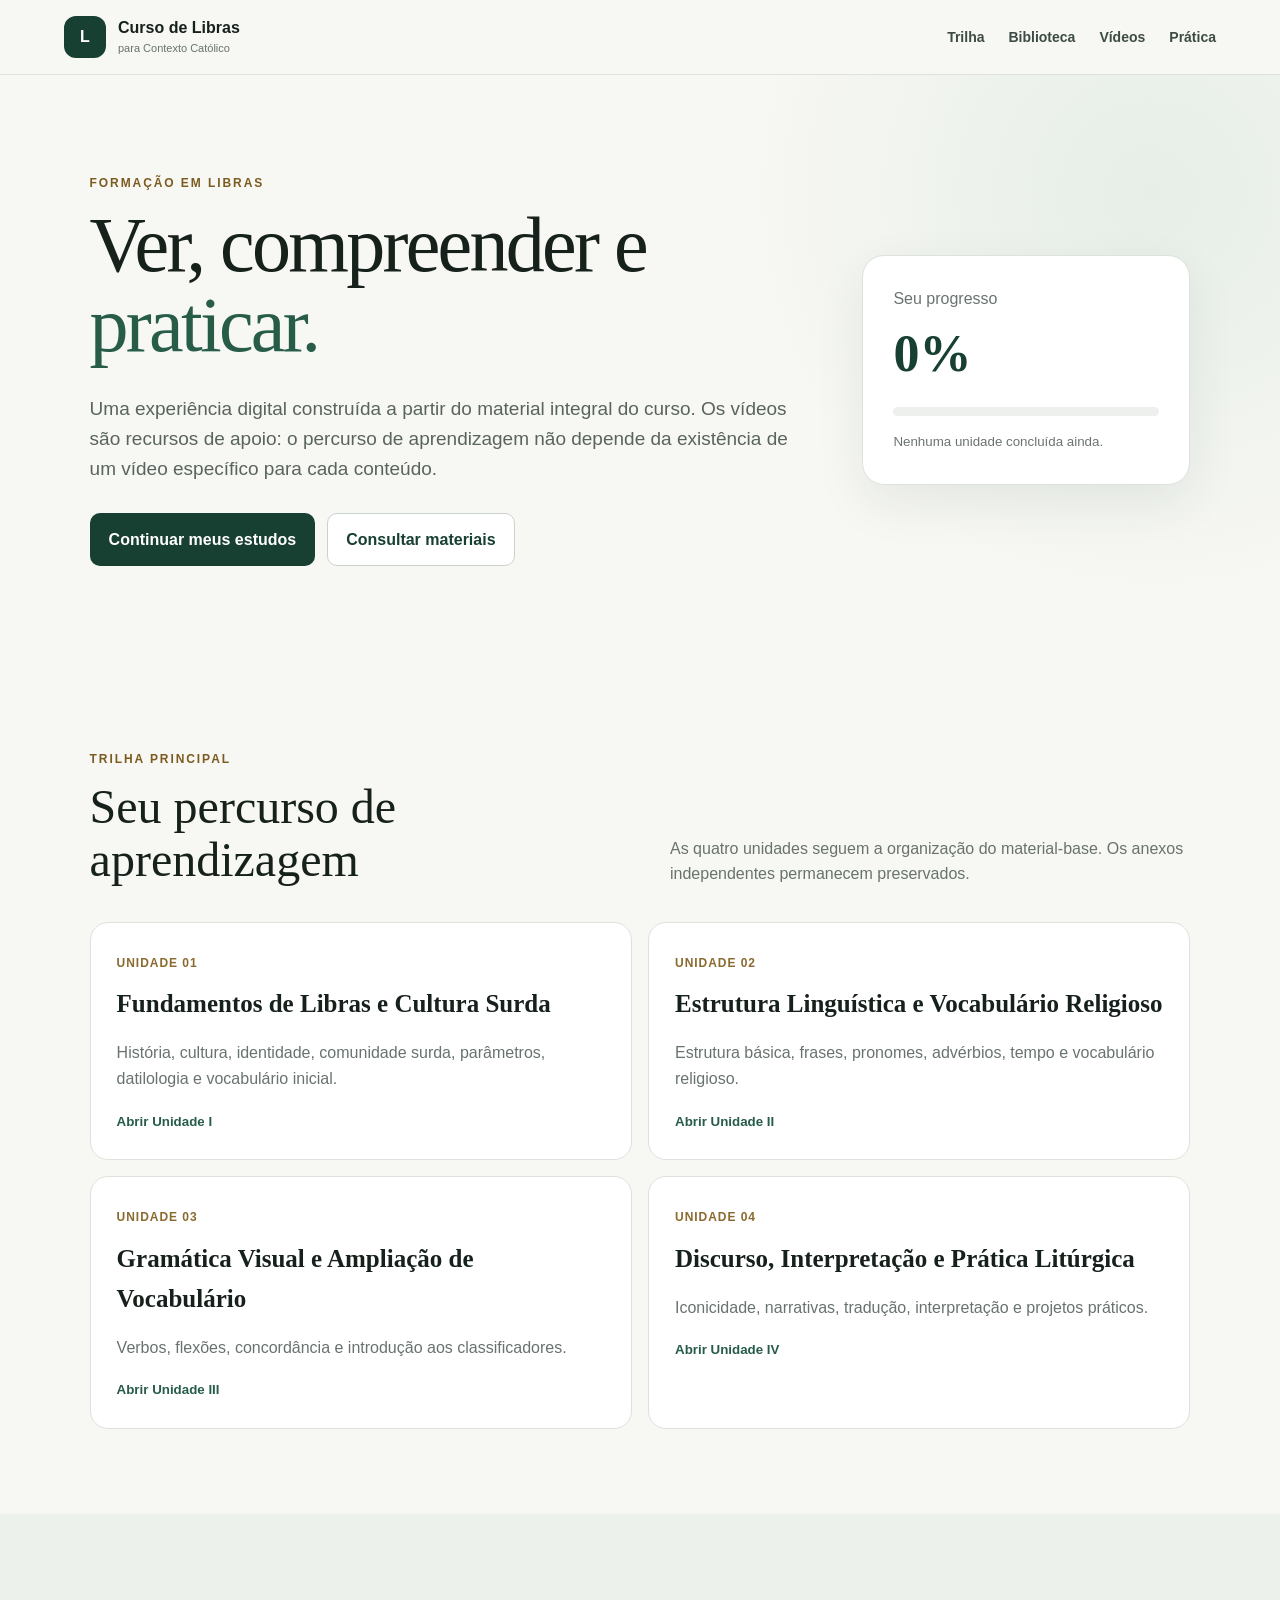
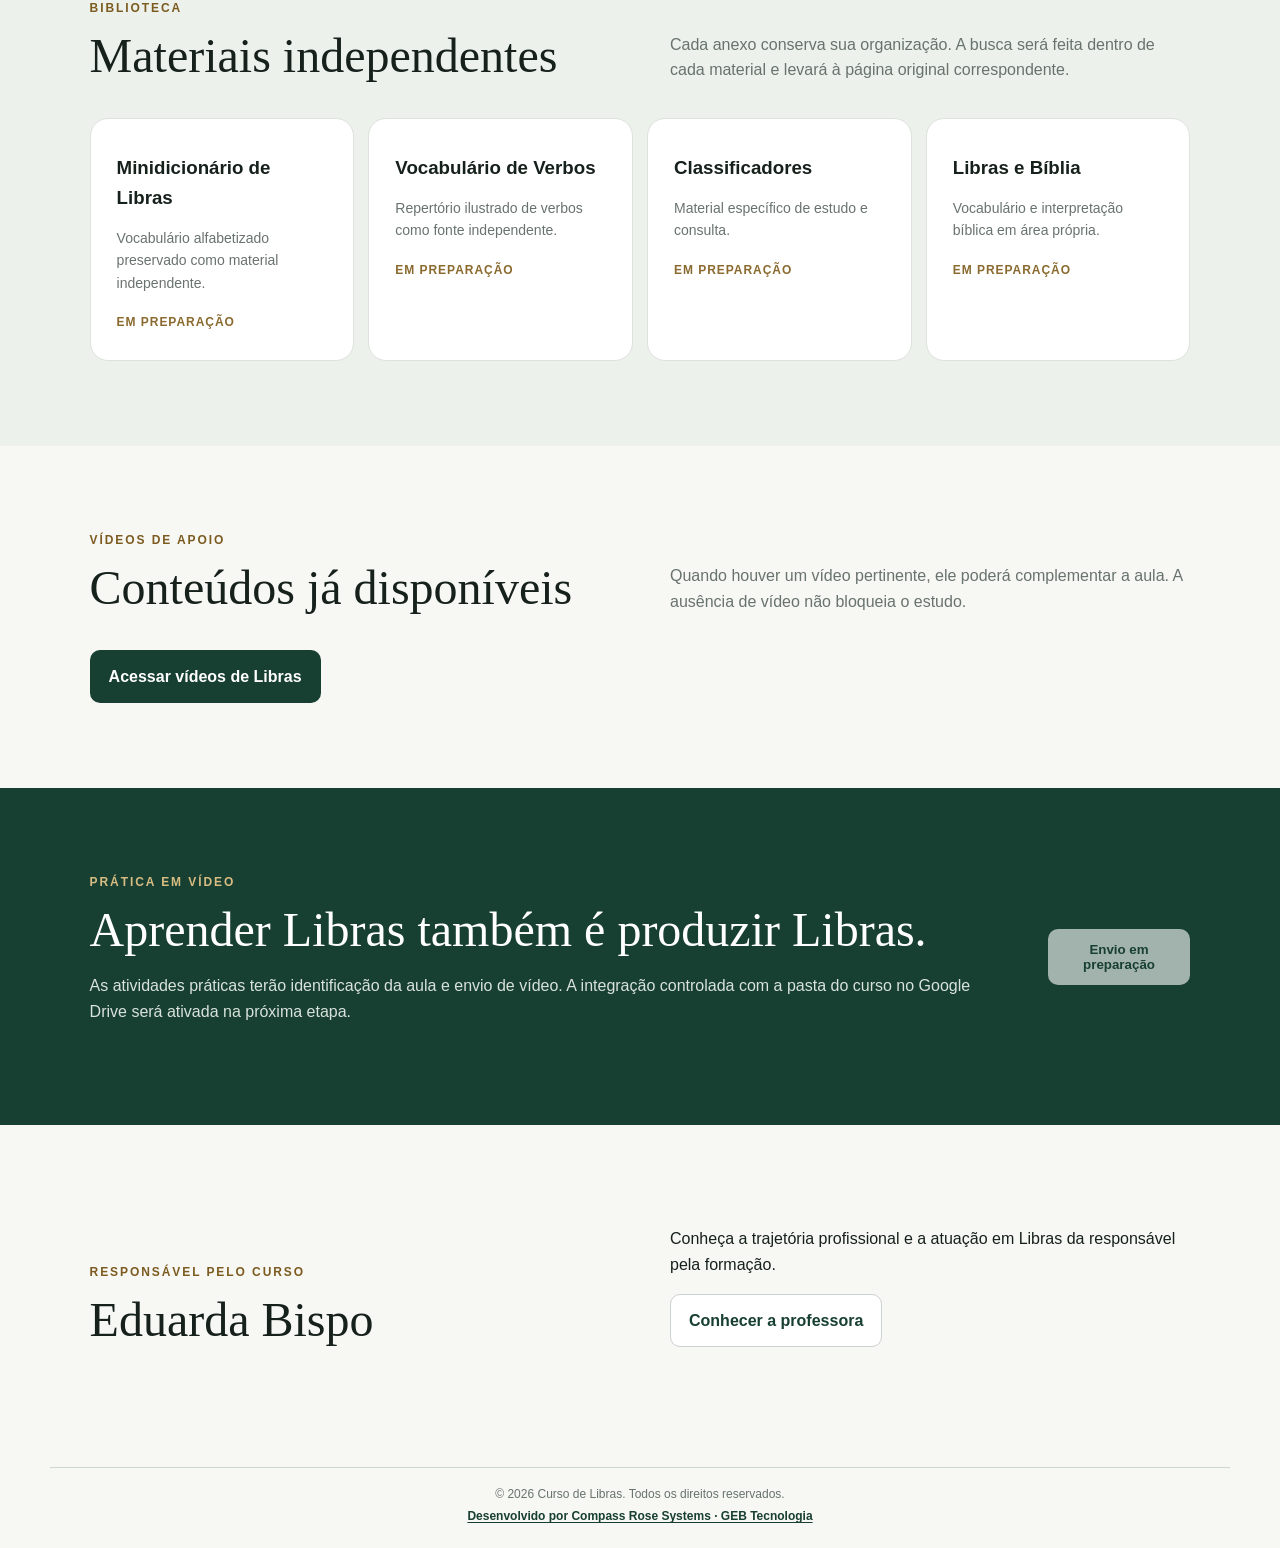
==== commit 5104db9c: "Corrige assinatura institucional do Curso de Libras" ====
--- a/index.html
+++ b/index.html
@@ -9,6 +9,6 @@
 <section class="section"><div class="section-head"><div><p class="eyebrow">RESPONSÁVEL PELO CURSO</p><h2>Eduarda Bispo</h2></div><div><p>Conheça a trajetória profissional e a atuação em Libras da responsável pela formação.</p><a class="btn secondary" href="https://libras.aeduardabispo.com.br/" target="_blank" rel="noopener">Conhecer a professora</a></div></div></section>
 </main>
 <footer class="app-footer">
-  <p>© 2026 GEB - Grupo Eduarda Bispo. Todos os direitos reservados.</p>
+  <p>© 2026 Curso de Libras. Todos os direitos reservados.</p>
   <a href="https://gebtecnologia.grupoeduardabispo.com.br/" target="_blank" rel="noopener noreferrer">Desenvolvido por Compass Rose Systems · GEB Tecnologia</a>
 </footer><script src="app.js"></script></body></html>
--- a/styles.css
+++ b/styles.css
@@ -1,6 +1,9 @@
-*{box-sizing:border-box}html{scroll-behavior:smooth}body{margin:0;font-family:Arial,sans-serif;color:#17211c;background:#f7f7f3;line-height:1.6}.topbar{position:sticky;top:0;z-index:10;display:flex;justify-content:space-between;align-items:center;padding:16px clamp(20px,5vw,72px);background:#f7f7f3ee;border-bottom:1px solid #dde2dc}.brand{display:flex;gap:12px;align-items:center;color:inherit;text-decoration:none}.mark{display:grid;place-items:center;width:42px;height:42px;border-radius:12px;background:#173f32;color:#fff;font-weight:800}.brand span:last-child{display:flex;flex-direction:column;line-height:1.15}.brand small{font-size:11px;color:#68736d;margin-top:4px}.topbar nav{display:flex;gap:24px}.topbar nav a{color:#3c4b44;text-decoration:none;font-weight:700;font-size:14px}.hero{min-height:590px;display:grid;grid-template-columns:1.5fr .7fr;gap:70px;align-items:center;padding:90px clamp(20px,7vw,110px);background:radial-gradient(circle at 90% 20%,#e6eee7 0,transparent 32%)}.eyebrow{font-size:12px;letter-spacing:.16em;font-weight:800;color:#7c5b20;margin:0 0 12px}.hero h1,.section h2{font-family:Georgia,serif;font-weight:500}.hero h1{font-size:clamp(46px,7vw,78px);line-height:1.03;letter-spacing:-.035em;margin:0}.hero h1 em{color:#275c49;font-style:normal}.lead{font-size:19px;max-width:720px;color:#59645f;margin:28px 0}.actions{display:flex;gap:12px;flex-wrap:wrap}.btn{display:inline-flex;align-items:center;justify-content:center;border-radius:10px;padding:13px 18px;font-weight:750;text-decoration:none;border:1px solid transparent}.primary{background:#173f32;color:#fff}.secondary{border-color:#cbd3ce;color:#173f32;background:#fff}.progress-card{background:#fff;border:1px solid #dde2dc;border-radius:22px;padding:30px;box-shadow:0 18px 50px #173f3214}.progress-card strong{display:block;font-family:Georgia,serif;font-size:52px;color:#173f32}.progress-card span,.progress-card small{color:#6a746f}.bar{height:9px;background:#edf0ed;border-radius:99px;overflow:hidden;margin:12px 0}.bar i{display:block;height:100%;width:0;background:#173f32}.section{padding:85px clamp(20px,7vw,110px)}.section-head{display:grid;grid-template-columns:1fr 1fr;gap:60px;align-items:end;margin-bottom:35px}.section h2{font-size:clamp(32px,4vw,48px);line-height:1.1;margin:0}.section-head>p{color:#68736d;margin:0}.units{display:grid;grid-template-columns:repeat(2,1fr);gap:16px}.unit,.material{background:#fff;border:1px solid #dde2dc;border-radius:18px;padding:26px}.unit .number,.material span{font-size:12px;font-weight:800;letter-spacing:.08em;color:#8a6a2f}.unit h3{font-family:Georgia,serif;font-size:25px;margin:10px 0}.unit p,.material p{color:#69736e}.unit button{background:none;border:0;padding:0;color:#275c49;font-weight:800;cursor:pointer}.unit.done{outline:2px solid #9fb9ad}.library{background:#edf1ec}.material-grid{display:grid;grid-template-columns:repeat(4,1fr);gap:14px}.material h3{margin:8px 0}.material p{font-size:14px}.practice{display:flex;justify-content:space-between;gap:50px;align-items:center;background:#173f32;color:#fff}.practice .eyebrow{color:#d7bd82}.practice p:not(.eyebrow){color:#d9e2dd}.practice .primary{background:#fff;color:#173f32;border:0}.practice button{opacity:.6}footer{display:flex;justify-content:space-between;gap:20px;padding:28px clamp(20px,7vw,110px);font-size:13px;color:#9ba9a1;background:#101a16}@media(max-width:800px){.topbar nav{display:none}.hero{grid-template-columns:1fr;gap:35px;padding-top:60px}.section-head{grid-template-columns:1fr;gap:15px}.units{grid-template-columns:1fr}.material-grid{grid-template-columns:1fr 1fr}.practice{align-items:flex-start;flex-direction:column}footer{flex-direction:column}}@media(max-width:480px){.material-grid{grid-template-columns:1fr}}
+*{box-sizing:border-box}html{scroll-behavior:smooth}body{margin:0;font-family:Arial,sans-serif;color:#17211c;background:#f7f7f3;line-height:1.6}.topbar{position:sticky;top:0;z-index:10;display:flex;justify-content:space-between;align-items:center;padding:16px clamp(20px,5vw,72px);background:#f7f7f3ee;border-bottom:1px solid #dde2dc}.brand{display:flex;gap:12px;align-items:center;color:inherit;text-decoration:none}.mark{display:grid;place-items:center;width:42px;height:42px;border-radius:12px;background:#173f32;color:#fff;font-weight:800}.brand span:last-child{display:flex;flex-direction:column;line-height:1.15}.brand small{font-size:11px;color:#68736d;margin-top:4px}.topbar nav{display:flex;gap:24px}.topbar nav a{color:#3c4b44;text-decoration:none;font-weight:700;font-size:14px}.hero{min-height:590px;display:grid;grid-template-columns:1.5fr .7fr;gap:70px;align-items:center;padding:90px clamp(20px,7vw,110px);background:radial-gradient(circle at 90% 20%,#e6eee7 0,transparent 32%)}.eyebrow{font-size:12px;letter-spacing:.16em;font-weight:800;color:#7c5b20;margin:0 0 12px}.hero h1,.section h2{font-family:Georgia,serif;font-weight:500}.hero h1{font-size:clamp(46px,7vw,78px);line-height:1.03;letter-spacing:-.035em;margin:0}.hero h1 em{color:#275c49;font-style:normal}.lead{font-size:19px;max-width:720px;color:#59645f;margin:28px 0}.actions{display:flex;gap:12px;flex-wrap:wrap}.btn{display:inline-flex;align-items:center;justify-content:center;border-radius:10px;padding:13px 18px;font-weight:750;text-decoration:none;border:1px solid transparent}.primary{background:#173f32;color:#fff}.secondary{border-color:#cbd3ce;color:#173f32;background:#fff}.progress-card{background:#fff;border:1px solid #dde2dc;border-radius:22px;padding:30px;box-shadow:0 18px 50px #173f3214}.progress-card strong{display:block;font-family:Georgia,serif;font-size:52px;color:#173f32}.progress-card span,.progress-card small{color:#6a746f}.bar{height:9px;background:#edf0ed;border-radius:99px;overflow:hidden;margin:12px 0}.bar i{display:block;height:100%;width:0;background:#173f32}.section{padding:85px clamp(20px,7vw,110px)}.section-head{display:grid;grid-template-columns:1fr 1fr;gap:60px;align-items:end;margin-bottom:35px}.section h2{font-size:clamp(32px,4vw,48px);line-height:1.1;margin:0}.section-head>p{color:#68736d;margin:0}.units{display:grid;grid-template-columns:repeat(2,1fr);gap:16px}.unit,.material{background:#fff;border:1px solid #dde2dc;border-radius:18px;padding:26px}.unit .number,.material span{font-size:12px;font-weight:800;letter-spacing:.08em;color:#8a6a2f}.unit h3{font-family:Georgia,serif;font-size:25px;margin:10px 0}.unit p,.material p{color:#69736e}.unit button{background:none;border:0;padding:0;color:#275c49;font-weight:800;cursor:pointer}.unit.done{outline:2px solid #9fb9ad}.library{background:#edf1ec}.material-grid{display:grid;grid-template-columns:repeat(4,1fr);gap:14px}.material h3{margin:8px 0}.material p{font-size:14px}.practice{display:flex;justify-content:space-between;gap:50px;align-items:center;background:#173f32;color:#fff}.practice .eyebrow{color:#d7bd82}.practice p:not(.eyebrow){color:#d9e2dd}.practice .primary{background:#fff;color:#173f32;border:0}.practice button{opacity:.6}.app-footer{width:min(1180px,calc(100% - 2rem));margin:0 auto;padding:18px 0 22px;border-top:1px solid #cfd7d1;color:#68736d;background:transparent;text-align:center;display:grid;gap:5px;font-size:12px;line-height:1.45}
+.app-footer p{margin:0}
+.app-footer a{color:#173f32;text-decoration:underline;text-underline-offset:2px;font-weight:700}
+.app-footer a:hover,.app-footer a:focus-visible{color:#275c49}@media(max-width:800px){.topbar nav{display:none}.hero{grid-template-columns:1fr;gap:35px;padding-top:60px}.section-head{grid-template-columns:1fr;gap:15px}.units{grid-template-columns:1fr}.material-grid{grid-template-columns:1fr 1fr}.practice{align-items:flex-start;flex-direction:column}.app-footer{padding-left:12px;padding-right:12px}}@media(max-width:480px){.material-grid{grid-template-columns:1fr}}
 /* Área interna do curso */
-.course-shell{display:grid;grid-template-columns:320px minmax(0,1fr);min-height:calc(100vh - 75px)}.course-nav{padding:45px 28px;background:#f0ebe5;border-right:1px solid #ded6cf;position:sticky;top:75px;height:calc(100vh - 75px);overflow:auto}.course-nav h2{font-family:Georgia,serif;font-size:27px;line-height:1.15;font-weight:500}.course-nav a{display:flex;gap:12px;padding:14px 10px;margin:4px 0;border-radius:10px;color:#4b4a47;text-decoration:none;line-height:1.25}.course-nav a small{color:#8b1e2d;font-weight:800}.course-nav a.active{background:#fff;color:#0f4c8a}.course-nav a.done:after{content:"✓";margin-left:auto;color:#8b1e2d}.lesson{max-width:900px;padding:60px clamp(25px,6vw,90px) 100px}.lesson h1{font-family:Georgia,serif;font-size:clamp(38px,5vw,60px);line-height:1.05;font-weight:500;color:#173d67;margin:0 0 18px}.lesson h2{font-family:Georgia,serif;font-size:28px;color:#641725;margin-top:42px}.lesson-lead{font-size:20px;color:#69706d;border-bottom:1px solid #dedbd6;padding-bottom:28px}.timeline{display:grid;grid-template-columns:90px 1fr;gap:8px 18px;background:#f5efe8;padding:24px;border-radius:14px;margin:28px 0}.timeline b{color:#8b1e2d}.concept-grid{display:grid;grid-template-columns:repeat(2,minmax(0,1fr));gap:12px;margin:22px 0}.concept-grid section{background:#f8f6f2;border:1px solid #e4dfd8;border-radius:14px;padding:20px}.concept-grid b{font-family:Georgia,serif;font-size:22px;color:#0f4c8a}.reflection{border-left:4px solid #c9a25e;background:#fbf7ef;padding:20px 24px;margin:28px 0}.reflection b{color:#7a1e2d}.source-note{font-size:13px;color:#7a7b78;border-top:1px solid #e3e0db;padding-top:18px;margin-top:38px}.topic-list{display:grid;grid-template-columns:repeat(2,1fr);gap:10px;margin:28px 0}.topic-list span{background:#fff;border:1px solid #dedbd6;border-radius:10px;padding:14px 16px;font-weight:700}.lesson-actions{margin-top:50px;padding-top:25px;border-top:1px solid #ddd}.lesson-actions button{background:#8b1e2d;color:#fff;border:0;border-radius:10px;padding:14px 20px;font-weight:800;cursor:pointer}footer a{color:#d7bd82}@media(max-width:850px){.course-shell{grid-template-columns:1fr}.course-nav{position:relative;top:0;height:auto;border-right:0;border-bottom:1px solid #ded6cf}.concept-grid,.topic-list{grid-template-columns:1fr}.lesson{padding-top:40px}}
+.course-shell{display:grid;grid-template-columns:320px minmax(0,1fr);min-height:calc(100vh - 75px)}.course-nav{padding:45px 28px;background:#f0ebe5;border-right:1px solid #ded6cf;position:sticky;top:75px;height:calc(100vh - 75px);overflow:auto}.course-nav h2{font-family:Georgia,serif;font-size:27px;line-height:1.15;font-weight:500}.course-nav a{display:flex;gap:12px;padding:14px 10px;margin:4px 0;border-radius:10px;color:#4b4a47;text-decoration:none;line-height:1.25}.course-nav a small{color:#8b1e2d;font-weight:800}.course-nav a.active{background:#fff;color:#0f4c8a}.course-nav a.done:after{content:"✓";margin-left:auto;color:#8b1e2d}.lesson{max-width:900px;padding:60px clamp(25px,6vw,90px) 100px}.lesson h1{font-family:Georgia,serif;font-size:clamp(38px,5vw,60px);line-height:1.05;font-weight:500;color:#173d67;margin:0 0 18px}.lesson h2{font-family:Georgia,serif;font-size:28px;color:#641725;margin-top:42px}.lesson-lead{font-size:20px;color:#69706d;border-bottom:1px solid #dedbd6;padding-bottom:28px}.timeline{display:grid;grid-template-columns:90px 1fr;gap:8px 18px;background:#f5efe8;padding:24px;border-radius:14px;margin:28px 0}.timeline b{color:#8b1e2d}.concept-grid{display:grid;grid-template-columns:repeat(2,minmax(0,1fr));gap:12px;margin:22px 0}.concept-grid section{background:#f8f6f2;border:1px solid #e4dfd8;border-radius:14px;padding:20px}.concept-grid b{font-family:Georgia,serif;font-size:22px;color:#0f4c8a}.reflection{border-left:4px solid #c9a25e;background:#fbf7ef;padding:20px 24px;margin:28px 0}.reflection b{color:#7a1e2d}.source-note{font-size:13px;color:#7a7b78;border-top:1px solid #e3e0db;padding-top:18px;margin-top:38px}.topic-list{display:grid;grid-template-columns:repeat(2,1fr);gap:10px;margin:28px 0}.topic-list span{background:#fff;border:1px solid #dedbd6;border-radius:10px;padding:14px 16px;font-weight:700}.lesson-actions{margin-top:50px;padding-top:25px;border-top:1px solid #ddd}.lesson-actions button{background:#8b1e2d;color:#fff;border:0;border-radius:10px;padding:14px 20px;font-weight:800;cursor:pointer}@media(max-width:850px){.course-shell{grid-template-columns:1fr}.course-nav{position:relative;top:0;height:auto;border-right:0;border-bottom:1px solid #ded6cf}.concept-grid,.topic-list{grid-template-columns:1fr}.lesson{padding-top:40px}}
 .visual-item{display:flex;justify-content:space-between;gap:20px;align-items:center;padding:18px 20px;border:1px solid #dedbd6;border-radius:12px;background:#fff;margin:9px 0}.visual-item h3{font-family:Georgia,serif;color:#173d67;margin:3px 0;font-size:20px}.visual-item p{margin:0;color:#6c716e;font-size:14px}.page-ref,.source-badge{font-size:11px;font-weight:800;letter-spacing:.08em}.page-ref{color:#8b1e2d}.source-badge{color:#7c5b20;background:#f8f1e4;padding:6px 8px;border-radius:99px;white-space:nowrap}@media(max-width:600px){.visual-item{align-items:flex-start;flex-direction:column}}
 .visual-open{border:0;cursor:pointer}.visual-viewer{display:none;position:fixed;inset:0;z-index:50;background:#101714d9;padding:30px;overflow:auto}.visual-viewer.open{display:block}.viewer-panel{position:relative;max-width:1050px;margin:auto;background:#f8f6f2;border-radius:18px;padding:35px}.viewer-close{position:absolute;right:22px;top:16px;border:0;background:none;font-size:32px;cursor:pointer;color:#641725}.viewer-panel h2{font-family:Georgia,serif;font-size:36px;color:#173d67;margin:0}.viewer-pages{display:grid;grid-template-columns:repeat(2,minmax(0,1fr));gap:18px;margin-top:25px}.viewer-pages figure{margin:0}.page-placeholder{aspect-ratio:595/842;background:#fff;border:1px solid #ddd7cf;display:flex;flex-direction:column;align-items:center;justify-content:center;gap:5px;border-radius:8px;color:#7a7169}.page-placeholder strong{font-family:Georgia,serif;color:#173d67;font-size:24px}.page-placeholder span{font-size:13px}.viewer-pages figcaption{text-align:center;font-size:12px;color:#777;margin-top:6px}@media(max-width:700px){.viewer-pages{grid-template-columns:1fr}.visual-viewer{padding:10px}.viewer-panel{padding:28px 16px}}
 /* Visualizador de apostila: uma página por vez */
